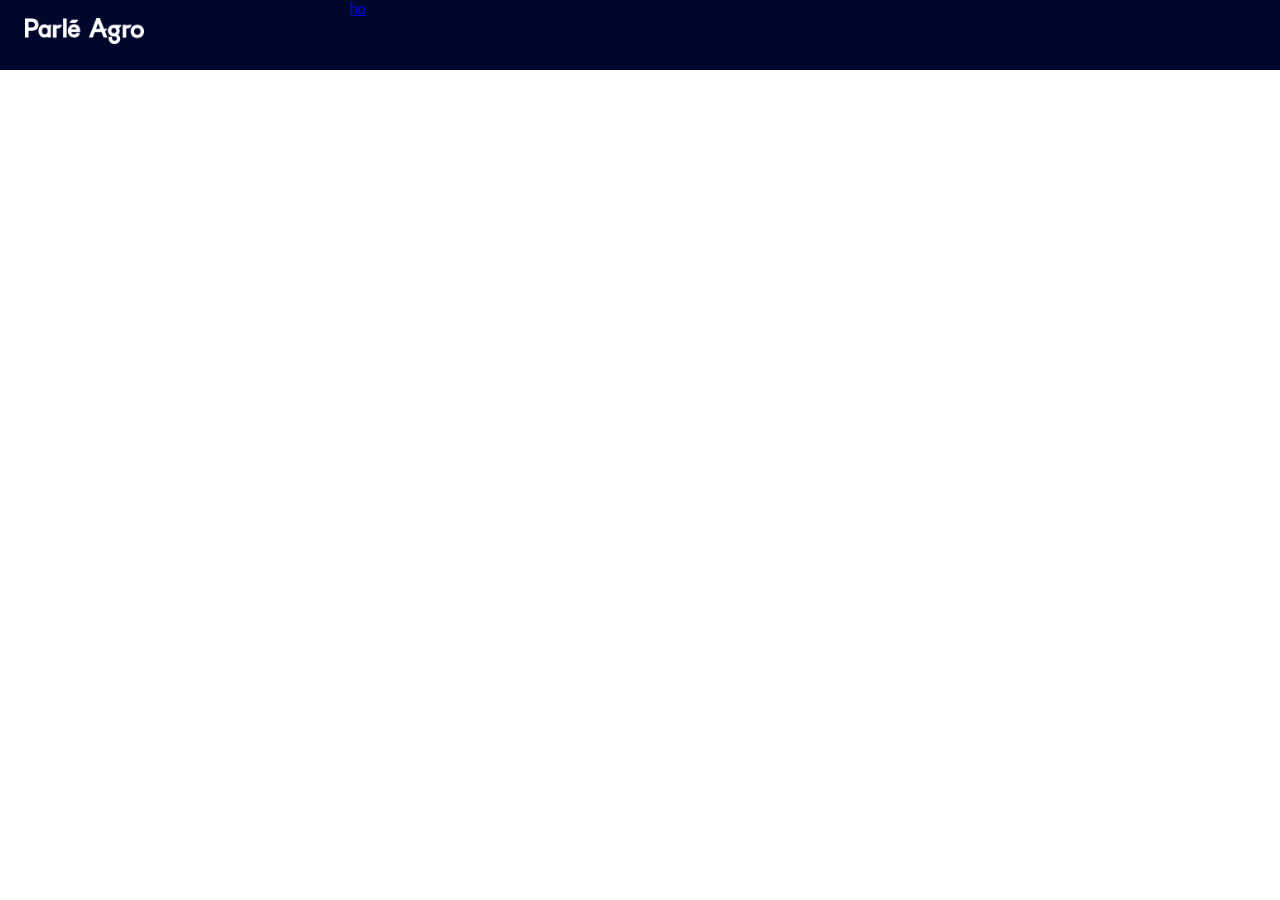
==== frooti.html @ 54eca037 "frooti" ====
<!DOCTYPE html>
<html lang="en">
<head>
    <meta charset="UTF-8">
    <meta name="viewport" content="width=device-width, initial-scale=1.0">
    <title>PARLE AGRO</title>
    <link rel="stylesheet" href="frootystyle.css" >
</head>
<body>
    <div>
        <div class="nav">
                <div class="home">
                    <a href="https://www.parleagro.com">
                        ho
                    </a>
                </div>
            
                <div class="logo">
                    <img class="parle" src="images/logo.png" alt="parleagro">

        </div>
    </div>
</body>
</html>
---- frootystyle.css ----
.nav
{
    background:#00072d;
    width: 100%;
    height: 70px;
    
}
body
{
    margin: 0;
}
.logo
{
    padding-top: 0;
    padding-bottom: 50%;
    height: 5px;
    width: 300px;
    display: ;
}
.parle
{
    padding-top:0;
    padding-bottom: 100px;
    padding-left: 25px;
    height: ;
    width: 119px;
}
.home
{
    padding-left: 350px;
    padding-top: 

}
.contact{
    height: ;
    width: ;
    padding-left:800px ;
    color: aliceblue;
}
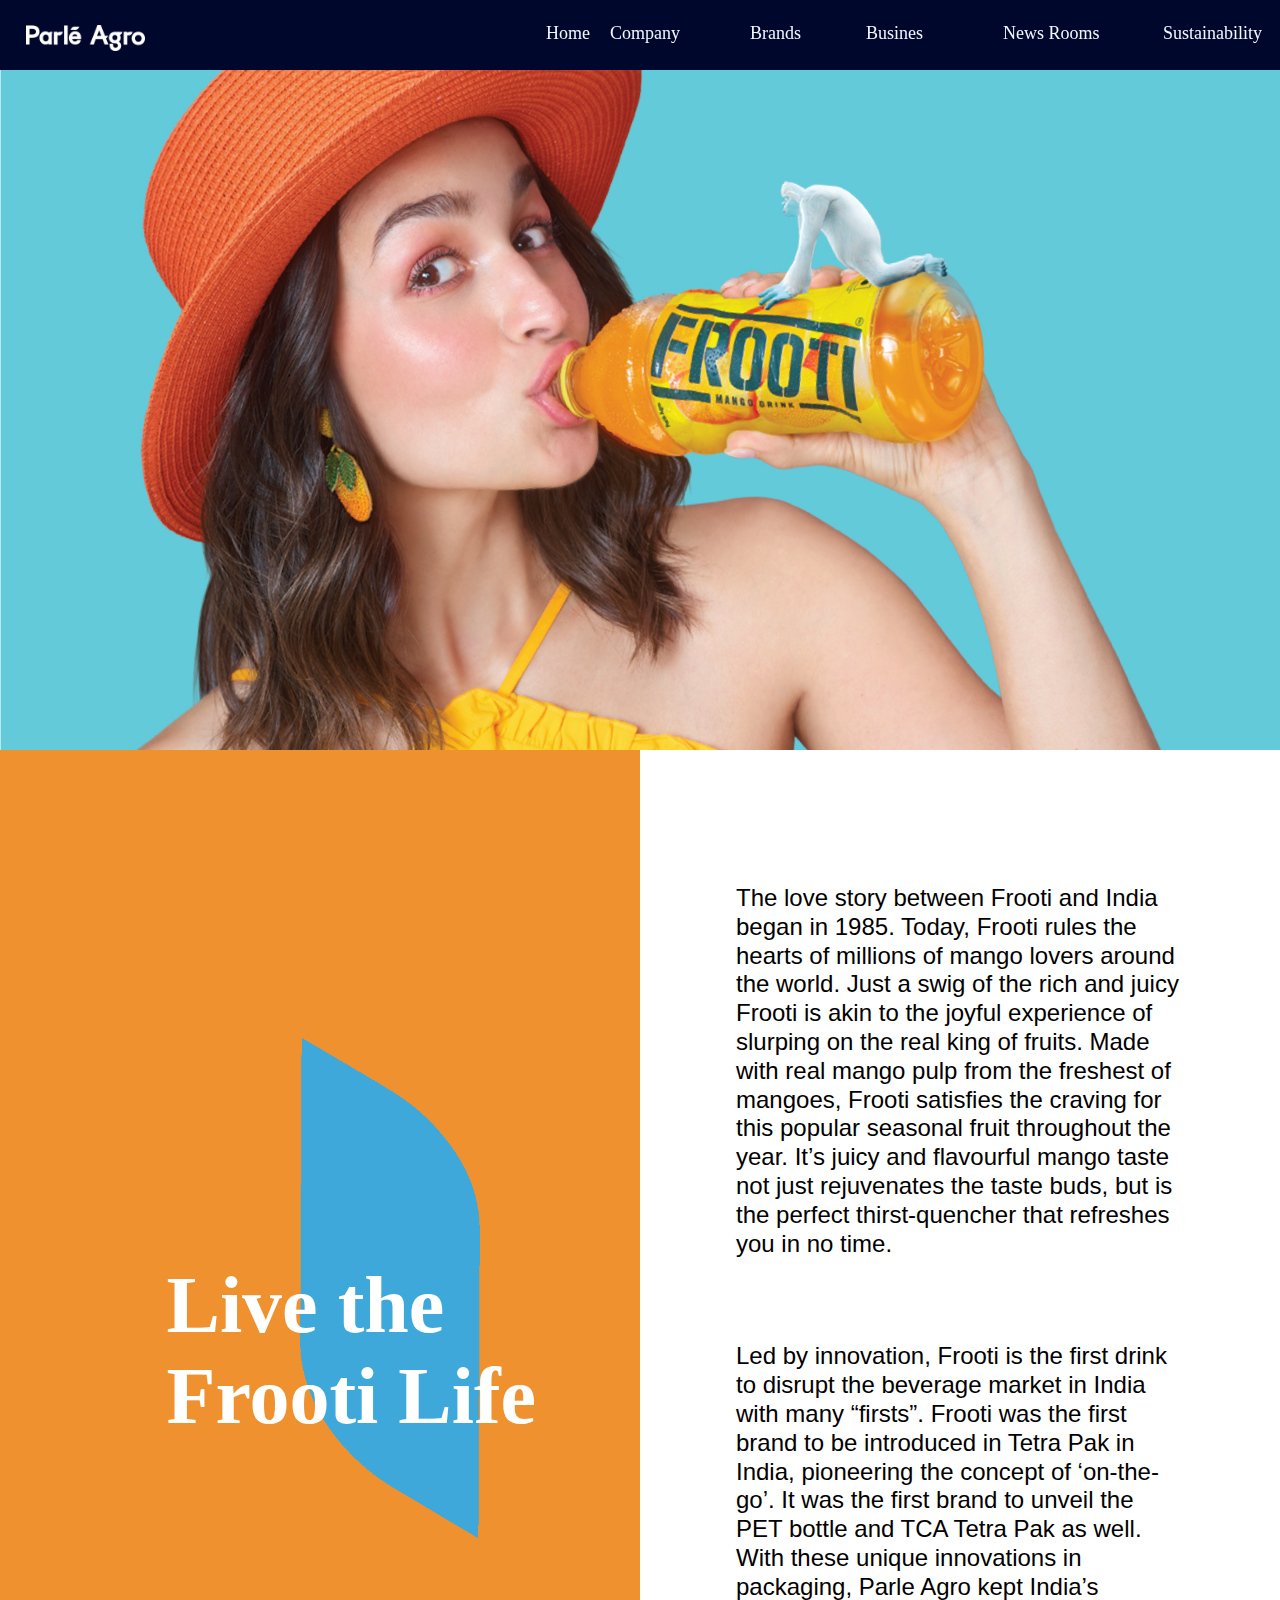
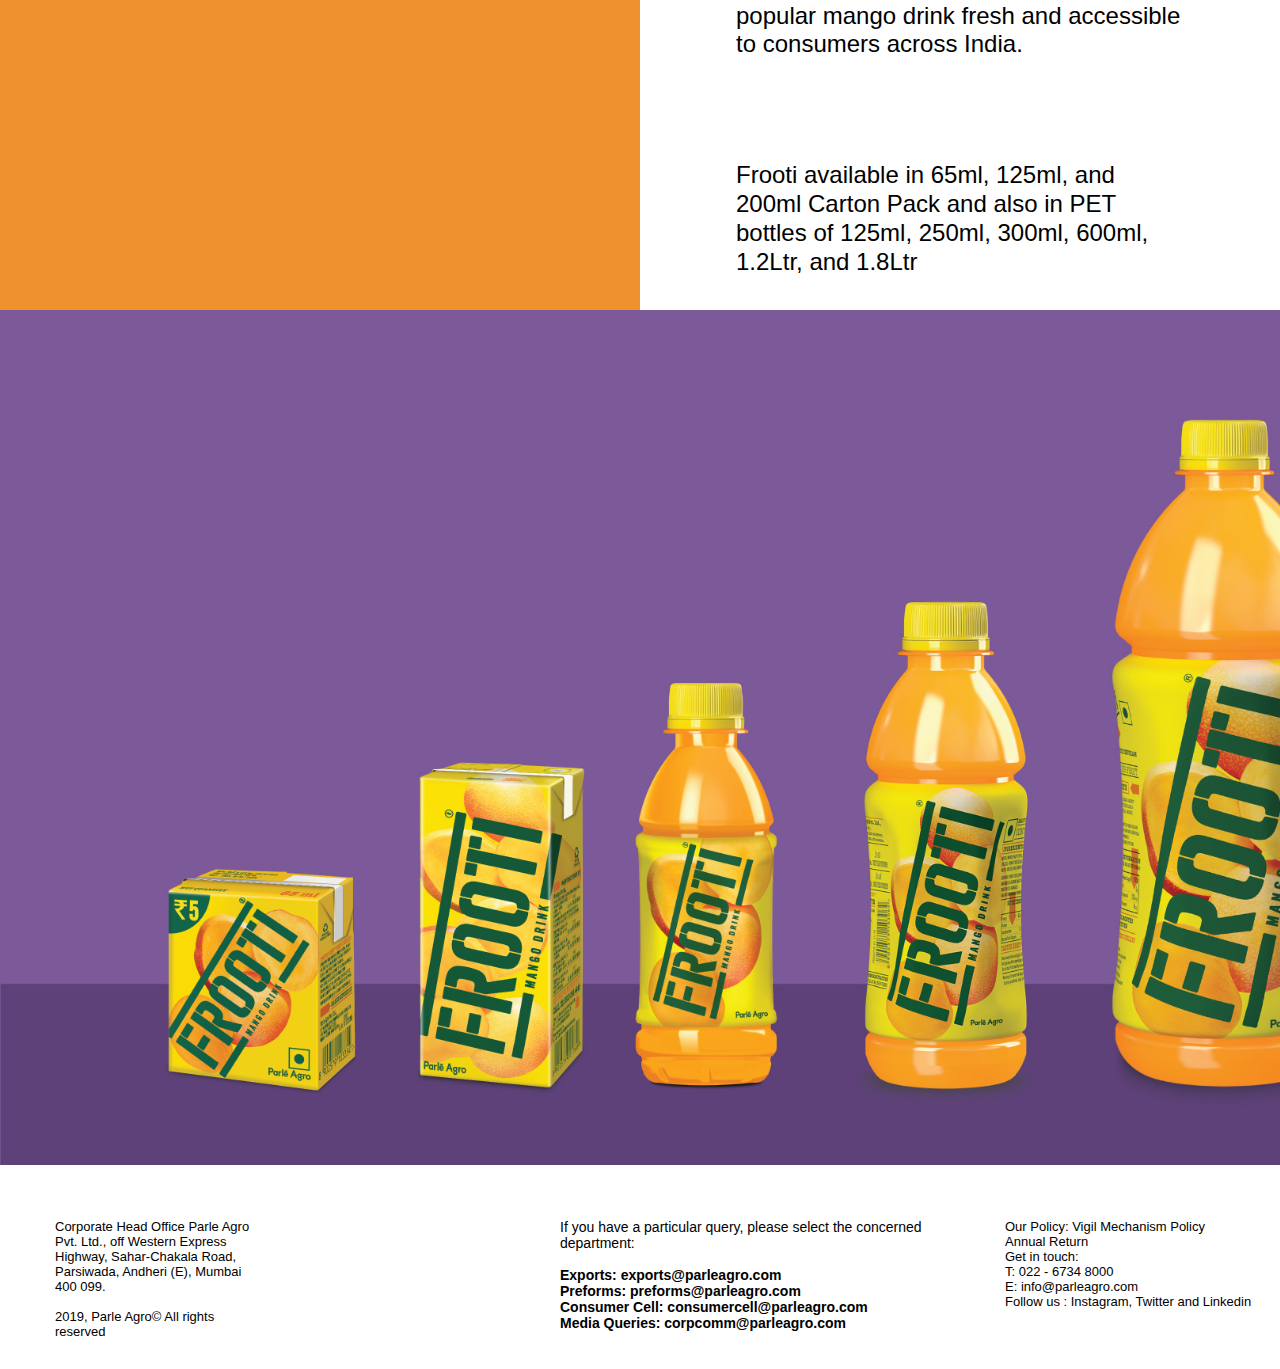
==== commit 0c951ade: "tables" ====
--- a/frooti.html
+++ b/frooti.html
@@ -1,24 +1,129 @@
-<!DOCTYPE html>
-<html lang="en">
-<head>
-    <meta charset="UTF-8">
-    <meta name="viewport" content="width=device-width, initial-scale=1.0">
-    <title>PARLE AGRO</title>
-    <link rel="stylesheet" href="frootystyle.css" >
-</head>
-<body>
-    <div>
-        <div class="nav">
+        <!DOCTYPE html>
+        <html lang="en">
+        <head>
+            <meta charset="UTF-8">
+            <meta name="viewport" content="width=device-width, initial-scale=1.0">
+            <title>PARLE AGRO</title>
+            <link rel="stylesheet" href="frootystyle.css" >
+        </head>
+        <body>
+            <div>
+                <div class="nav">
+                        
+                    
+                        <div class="logo">
+                            <img class="parle" src="images/logo.png" alt="parleagro">
+
+                </div>
                 <div class="home">
-                    <a href="https://www.parleagro.com">
-                        ho
+                    <a class="link" href="https://www.parleagro.com" >
+                    <p class="text1">Home</p>
                     </a>
                 </div>
+                <div class="home2">
+                    <a class="link2" href="https://www.parleagro.com" >
+                    <p class="text2">Company</p>
+                    </a>
+                </div>
+                <div class="home3">
+                    <a class="link3" href="https://www.parleagro.com" >
+                    <p class="text3">Brands</p>
+                    </a>
+                </div>
+                <div class="home4">
+                    <a class="link4" href="https://www.parleagro.com" >
+                    <p class="text4">Busines</p>
+                    </a>
+                </div>
+                <div class="home5">
+                    <a class="link5" href="https://www.parleagro.com" >
+                    <p class="text5">News Rooms</p>
+                    </a>
+                </div>
+                <div class="home6">
+                    <a class="link6" href="https://www.parleagro.com" >
+                    <p class="text6">Sustainability </p>
+                    </a>
+                </div>
+                <div class="home7">
+                    <a class="link7" href="https://www.parleagro.com" >
+                    <p class="text7">Careers</p>
+                    </a>
+                </div>
+                <div class="home8">
+                    <a class="link8" href="https://www.parleagro.com" >
+                    <p class="text8">Contact us</p>
+                    </a>
+                </div>
+            </div>
+            <div class="back">
+                <div class="img">
+                    <img src="frooti1.jpg" alt="frooti" class="alia">
+                </div>
+            </div>
+
+            <div class="back2">
+                <div class="white">
+                    <div class="story">
+                    <p class="texts">The love story between Frooti and India began in 1985. Today, Frooti rules the hearts of millions of mango lovers around the world. Just a swig of the rich and juicy Frooti is akin to the joyful experience of slurping on the real king of fruits. Made with real mango pulp from the freshest of mangoes, Frooti satisfies the craving for this popular seasonal fruit throughout the year. It’s juicy and flavourful mango taste not just rejuvenates the taste buds, but is the perfect thirst-quencher that refreshes you in no time.</p><br><br>
+                    <p class="texts">Led by innovation, Frooti is the first drink to disrupt the beverage market in India with many “firsts”. Frooti was the first brand to be introduced in Tetra Pak in India, pioneering the concept of ‘on-the-go’. It was the first brand to unveil the PET bottle and TCA Tetra Pak as well. With these unique innovations in packaging, Parle Agro kept India’s popular mango drink fresh and accessible to consumers across India.</p><br><br><br>
+                    <p class="texts">Frooti available in 65ml, 125ml, and 200ml Carton Pack and also in PET bottles of 125ml, 250ml, 300ml, 600ml, 1.2Ltr, and 1.8Ltr <PET class="br"><br><br></PET>
+                    </p>
+                    <div class="logo2">
+                        <img class="facebook" src="facebook.png" alt="facebook">
+                    <div class="logo3">
+                        <img class="insta" src="insta.png" alt="insta">
+
+                    <div class="logo4">
+                        <img class="twitter" src="twiter.png" alt="twitter">
+
+                    <div class="logo5">
+                        <img src="youtube.png" alt="toutube">
+                    </div>
+                    </div>
+                    </div>
+                </div>
+                </div>
+                </div>
+                <div class="color">
+                    <div class="container"><p class="ts">Live the <br> Frooti Life</p></div>
+                        <img class="leaf" src="spinner.png" alt="spinner">
+                </div>
+            </div>
+            <div class="back3">
+                <img class="frooti2" src="frooti2.jpg" alt="">
+            </div>
+            <div class="content">
+ 
+                <div class="info">Corporate Head Office
+                    Parle Agro Pvt. Ltd.,
+                    off Western Express Highway,
+                    Sahar-Chakala Road, Parsiwada,
+                    Andheri (E), Mumbai 400 099.
+                    <br><br>
+                    
+                    2019, Parle Agro© All rights reserved</div>
+                    <div class="info2">If you have a particular query, please select the concerned department: <br>
+<br>
+                     <b> Exports: exports@parleagro.com <br>
+                        
+                        Preforms: preforms@parleagro.com
+                        <br>
+                        Consumer Cell: consumercell@parleagro.com
+                        <br>
+                        Media Queries: corpcomm@parleagro.com</div>
+                    </b>
+                    <div class="info3">Our Policy: Vigil Mechanism Policy <br>
+
+                        Annual Return <br>
+                        
+                        Get in touch: <br>
+                        T: 022 - 6734 8000 <br>
+                        E: info@parleagro.com <br>
+                        
+                        Follow us : Instagram, Twitter and Linkedin</div>  
+                        
+                    </div>
             
-                <div class="logo">
-                    <img class="parle" src="images/logo.png" alt="parleagro">
-
-        </div>
-    </div>
-</body>
-</html>+        </body>
+        </html>--- a/frootystyle.css
+++ b/frootystyle.css
@@ -1,8 +1,11 @@
 .nav
 {
+    position: fixed;
     background:#00072d;
     width: 100%;
     height: 70px;
+    margin: 0%;
+    display: flex;
     
 }
 body
@@ -13,27 +16,341 @@
 {
     padding-top: 0;
     padding-bottom: 50%;
-    height: 5px;
-    width: 300px;
-    display: ;
+    height: 500px;
+    width: 30px;
+    padding-left: 1px;
 }
 .parle
 {
-    padding-top:0;
+    padding-top:25px;
     padding-bottom: 100px;
     padding-left: 25px;
     height: ;
     width: 119px;
 }
-.home
-{
-    padding-left: 350px;
-    padding-top: 
-
-}
 .contact{
     height: ;
     width: ;
     padding-left:800px ;
     color: aliceblue;
 }
+.home
+{
+    text-decoration: none;
+    padding-left: 350px;
+    padding-right:10px: 
+
+}
+.text1{
+    height:50px ;
+    padding-top: 5px;
+    padding-left:165px ;
+    font-size: 18px;
+    text-decoration: none;
+    font-family: "merivaregular";
+    color: aliceblue;
+}
+.link{
+    text-decoration: none;
+}
+.home2
+{
+    text-decoration: none;
+    padding-left: 0px;
+    padding-top: ;
+}
+.text2{
+    height:50px ;
+    padding-top: 5px;
+    padding-left:20px ;
+    font-size: 18px;
+    text-decoration: none;
+    font-family: "merivaregular";
+    color: aliceblue;
+}
+.link2{
+    text-decoration: none;
+}
+.home3
+{
+    text-decoration: none;
+    padding-left: 0px;
+    padding-top: ;
+}
+.text3{
+    height:50px ;
+    padding-top: 5px;
+    padding-left:70px ;
+    font-size: 18px;
+    text-decoration: none;
+    font-family: "merivaregular";
+    color: aliceblue;
+}
+.link3{
+    text-decoration: none;
+}
+.home4
+{
+    text-decoration: none;
+    padding-left: 0px;
+    padding-top: ;
+}
+.text4{
+    height:50px ;
+    padding-top: 5px;
+    padding-left:65px ;
+    font-size: 18px;
+    text-decoration: none;
+    font-family: "merivaregular";
+    color: aliceblue;
+}
+.link4{
+    text-decoration: none;
+}
+.home5
+{
+    text-decoration: none;
+    padding-left: 0px;
+    padding-top: ;
+}
+.text5{
+    height:50px ;
+    padding-top: 5px;
+    padding-left:80px ;
+    font-size: 18px;
+    text-decoration: none;
+    font-family: "merivaregular";
+    color: aliceblue;
+}
+.link5{
+    text-decoration: none;
+}
+.home5
+{
+    text-decoration: none;
+    padding-left: 0px;
+    padding-top: ;
+}
+.text5{
+    height:50px ;
+    padding-top: 5px;
+    padding-left:80px ;
+    font-size: 18px;
+    text-decoration: none;
+    font-family: "merivaregular";
+    color: aliceblue;
+    width: 100px;
+
+}
+.link5{
+    text-decoration: none;
+}
+.home6
+{
+    text-decoration: none;
+    padding-left: 0px;
+    padding-top: ;
+    width: ;
+}
+.text6{
+    height:50px ;
+    padding-top: 5px;
+    padding-left:60px ;
+    font-size: 18px;
+    text-decoration: none;
+    font-family: "merivaregular";
+    color: aliceblue;
+}
+.link6{
+    text-decoration: none;
+}
+.home7
+{
+    text-decoration: none;
+    padding-left: 30px;
+    padding-top: ;
+}
+.text7{
+    height:50px ;
+    padding-top: 5px;
+    padding-left:0px ;
+    font-size: 18px;
+    text-decoration: none;
+    font-family: "merivaregular";
+    color: aliceblue;
+    width: 90px;
+}
+.link7{
+    text-decoration: none;
+}
+.home8
+{
+    text-decoration: none;
+    padding-left: 10px;
+    /* padding-top: ; */
+}
+.text8{
+    height:50px ;
+    padding-top: 5px;
+    padding-left:0px ;
+    font-size: 18px;
+    text-decoration: none;
+    font-family: "merivaregular";
+    color: aliceblue;
+    width: 90px;
+}
+.link8{
+    text-decoration: none;
+}
+.img{
+    width: ;
+    height: ;
+}
+.alia{
+    width: 100%;
+    height: 750px;
+    display: flex;
+}
+.back{
+    width: 100%;
+    height:auto;
+    margin: 0%;
+}
+.back2{
+    padding-top: 0;
+    height: 1160px;
+    /* background-color: aqua; */
+}
+.color{
+    display: flex;
+    width: 50%;
+    height: 1160px;
+    background-color: rgb(240, 145, 48);
+}
+.white{
+    float: right;
+    height: 1160px;
+    /* background-color: bisque; */
+    width: 50%;
+}
+.texts{
+    font-size: 24px;
+    line-height: 1.2;
+    font-family: 'Gill Sans', 'Gill Sans MT', Calibri, 'Trebuchet MS', sans-serif;
+}
+.story{
+    padding-top: 110px;
+    padding-left: 15%;
+    padding-right: 15%;
+}
+.logo2{
+    height: 40px;
+    width: 40px;
+    /* background-color: brown; */
+    display: flex;
+}
+.logo3{
+    height: 40px;
+    width: 40px;
+    display: flex;
+    /* background-color: darkcyan; */
+    padding-left: 10px;
+    
+
+}
+.logo4{
+        height: 40px;
+    width: 40px;
+    display: flex;
+    /* background-color: darkcyan; */
+    padding-left: 10px;
+}
+.logo5{
+    height: 40px;
+    width: 40px;
+    display: flex;
+    /* background-color: darkcyan; */
+    padding-left: 10px;
+}
+.logo6{
+    height: 40px;
+    width: 40px;
+    display: flex;
+    /*background-color: darkcyan;*/
+    padding-left: 10px;
+}
+.spinner{
+    height: ;
+    /* background-color: aqua; */
+}
+.leaf{
+    padding-top: 45%;
+    padding-left: 300px;
+    padding-right:;
+    height: 500px;
+    padding-bottom: 45%;
+    display: ;
+}
+.ts{
+    padding-top: 30%;
+    padding-left: 165px;
+    padding-right:;
+    height: 600px;
+    padding-bottom: 45%;
+    display: flex;
+    /* z-index: index 0;  */
+}
+.container{
+    content: 'Your Text Here';
+  position: absolute;
+  top: 1600px;
+  left: 21%;
+  transform: translate(-50%, -50%);
+  color: white;
+  font-size: 80px;
+  font-weight: bold;
+  align-items: c;
+  /* z-index:index 0; */
+  
+    
+}
+.frooti2{
+    height: 855px;
+}
+.back3{
+    
+}
+.info{
+    margin-top: 50px;
+    width: 200px;
+    height: 100px;
+    margin-left: 55px;
+    margin-bottom: 100px;
+    font-size: 13px;
+    font-family: 'Lucida Sans', 'Lucida Sans Regular', 'Lucida Grande', 'Lucida Sans Unicode', Geneva, Verdana, sans-serif;
+}
+.info2{
+    margin-top: 50px;
+    width: 400px;
+    height: 100px;
+    margin-left: 305px;
+    margin-bottom: 100px;
+    font-size: 14px;
+    font-family: 'Lucida Sans', 'Lucida Sans Regular', 'Lucida Grande', 'Lucida Sans Unicode', Geneva, Verdana, sans-serif;
+}
+.content{
+    width: 100%;
+    /* background-color: aqua; */
+    height: 200px;
+    display: flex;
+}
+.info3{
+    display: flex;
+    margin-top: 50px;
+    width: 250px;
+    height: 100px;
+    margin-left: 45px;
+    margin-bottom: 100px;
+    font-size: 13px;
+    font-family: 'Lucida Sans', 'Lucida Sans Regular', 'Lucida Grande', 'Lucida Sans Unicode', Geneva, Verdana, sans-serif;
+}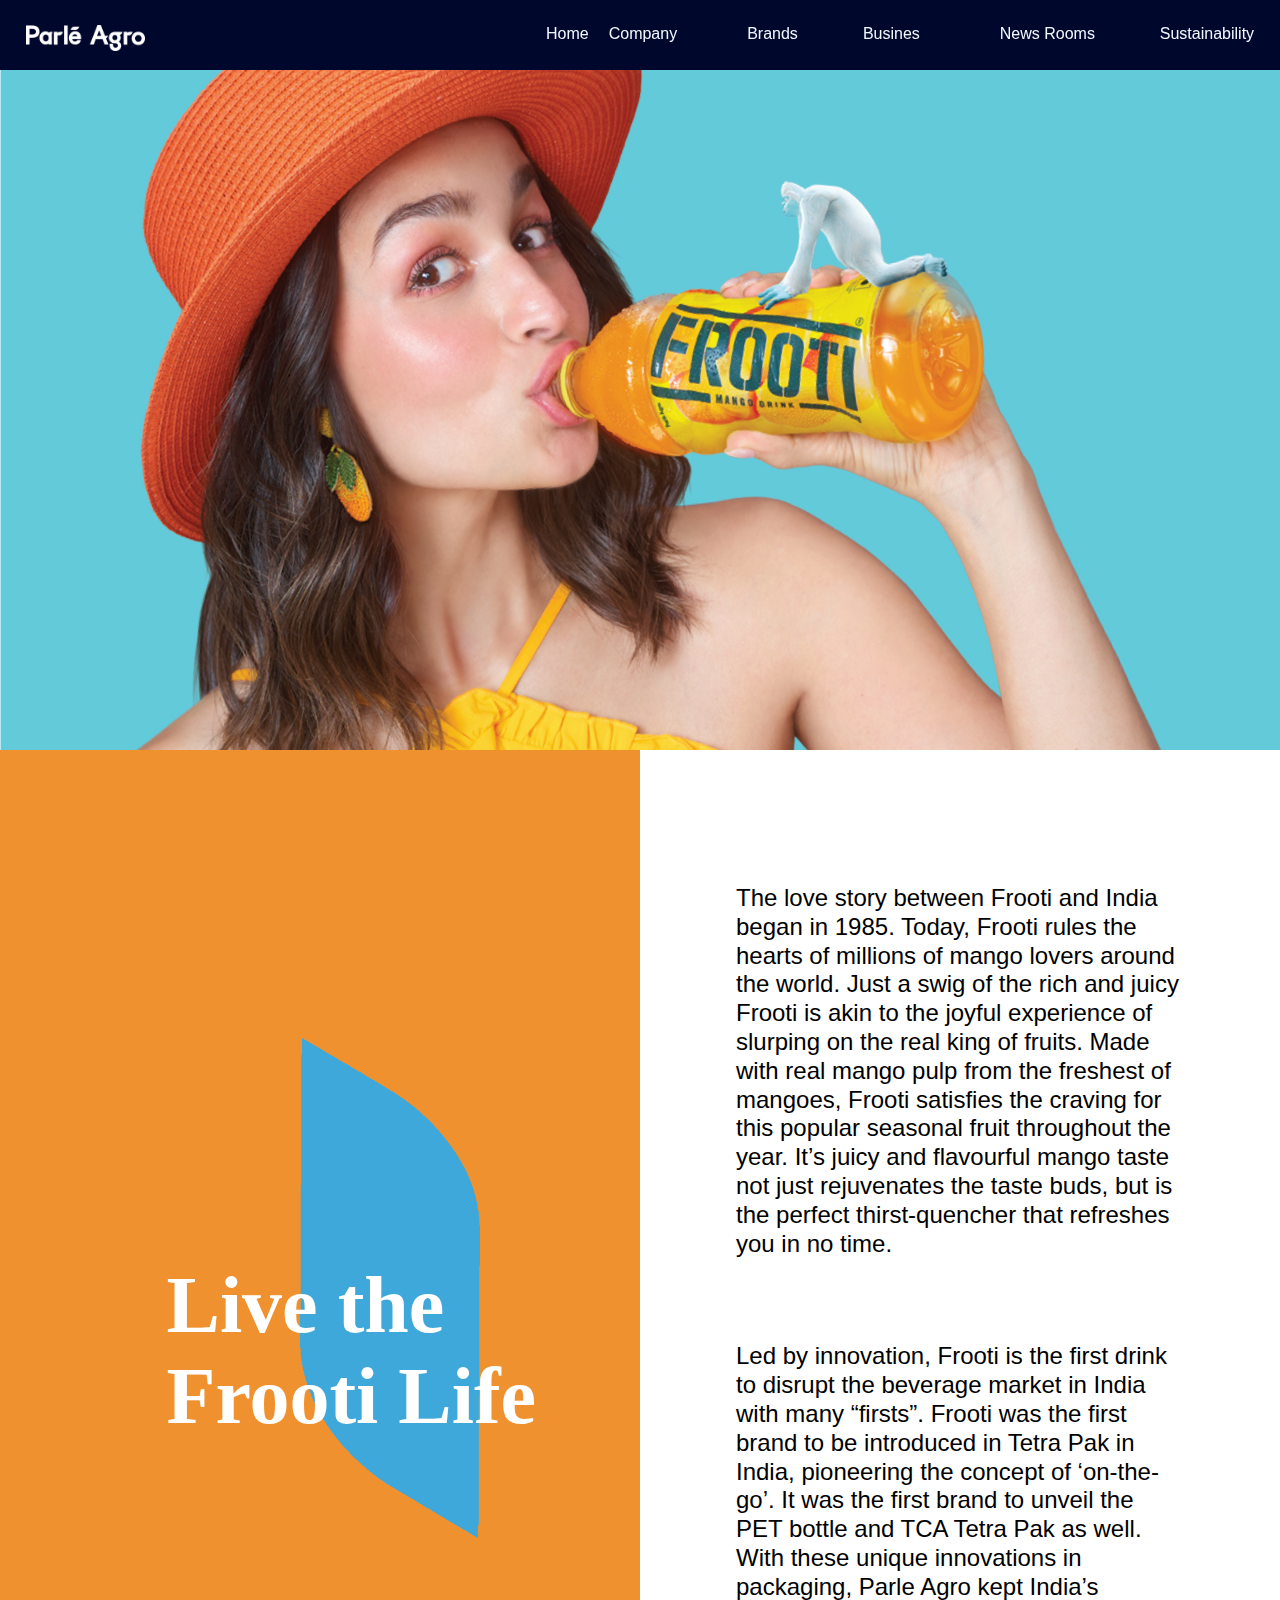
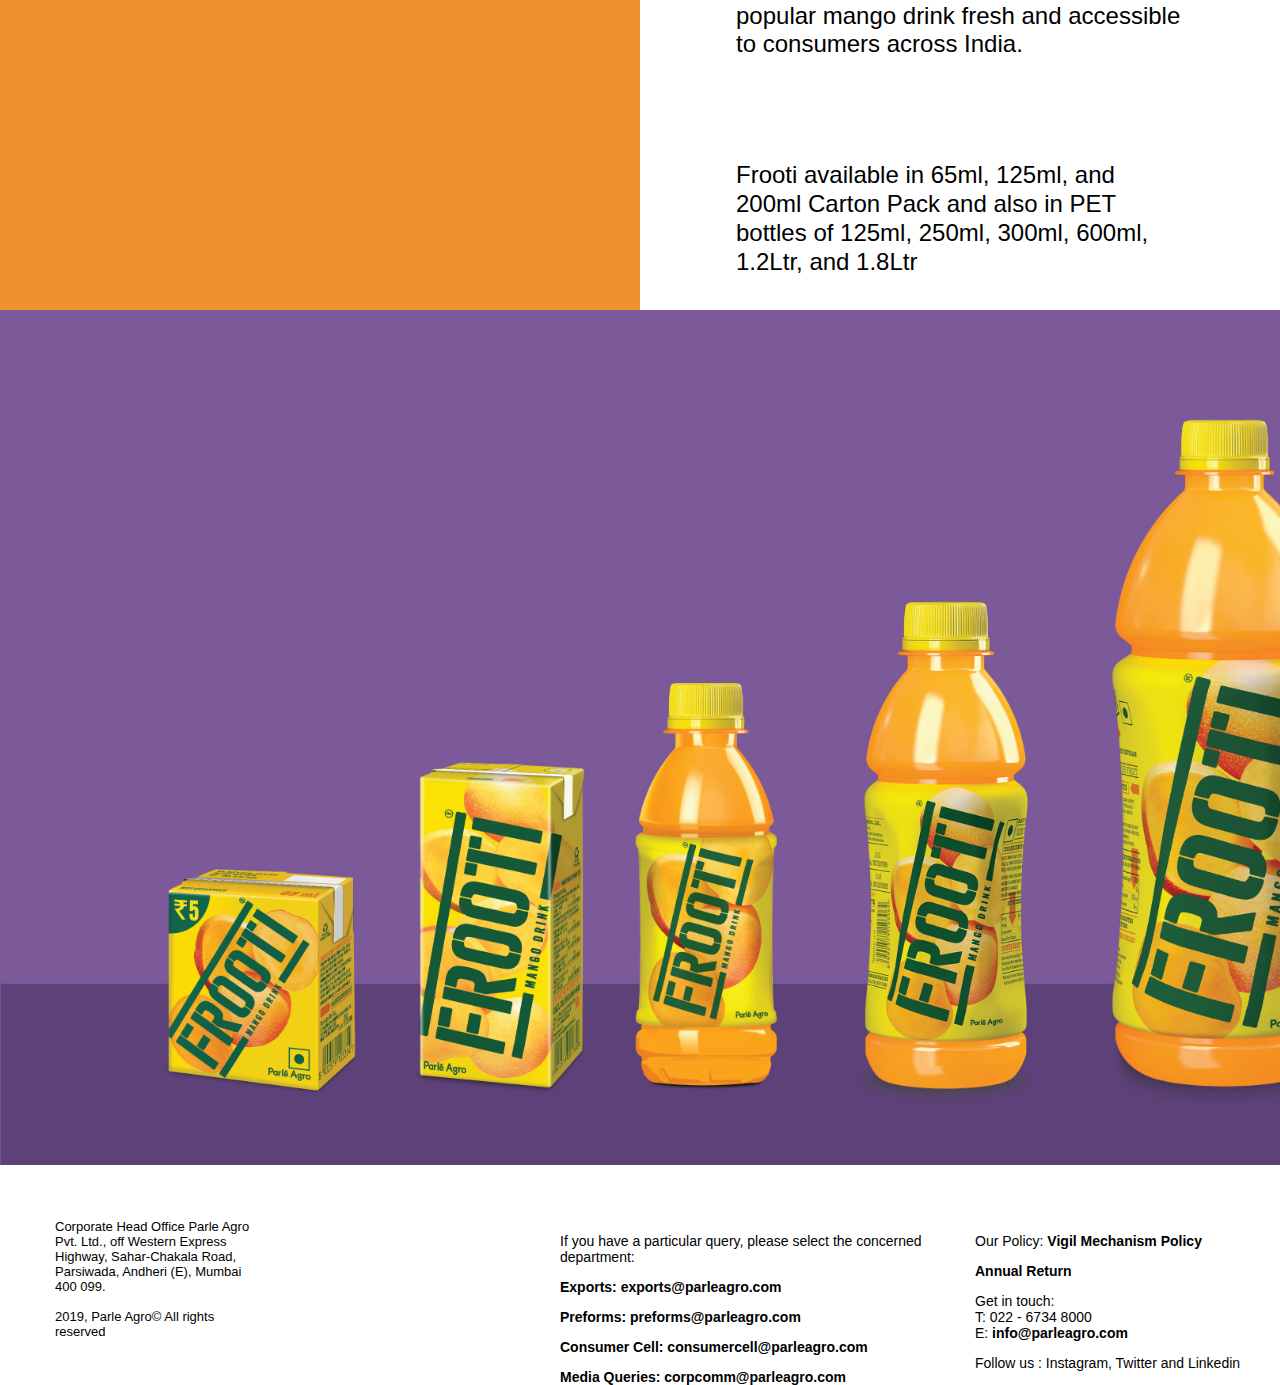
==== commit 1d2bc85d: "frooti" ====
--- a/frooti.html
+++ b/frooti.html
@@ -70,15 +70,21 @@
                     <p class="texts">Frooti available in 65ml, 125ml, and 200ml Carton Pack and also in PET bottles of 125ml, 250ml, 300ml, 600ml, 1.2Ltr, and 1.8Ltr <PET class="br"><br><br></PET>
                     </p>
                     <div class="logo2">
-                        <img class="facebook" src="facebook.png" alt="facebook">
+                        <a href="https://www.facebook.com/frooti/" target="_blank">
+                            <img class="facebook" src="facebook.png" alt="facebook">
+                        </a>
                     <div class="logo3">
-                        <img class="insta" src="insta.png" alt="insta">
-
+                        <a href="https://www.instagram.com/frootiworld/" target="_blank">
+                            <img class="insta" src="insta.png" alt="insta">
+                        </a>
                     <div class="logo4">
-                        <img class="twitter" src="twiter.png" alt="twitter">
-
+                        <a href="https://x.com/frooti" target="_blank">
+                            <img class="twitter" src="twiter.png" alt="twitter">
+                        </a>
                     <div class="logo5">
-                        <img src="youtube.png" alt="toutube">
+                        <a href="https://www.youtube.com/channel/UCy3H6-7Gnm5SNQDzmYdKQCw" target="_blank">
+                            <img src="youtube.png" alt="youtube">
+                        </a>
                     </div>
                     </div>
                     </div>
@@ -103,25 +109,25 @@
                     <br><br>
                     
                     2019, Parle Agro© All rights reserved</div>
-                    <div class="info2">If you have a particular query, please select the concerned department: <br>
-<br>
-                     <b> Exports: exports@parleagro.com <br>
+                    <div class="info2"><P>If you have a particular query, please select the concerned department:</P>
+                     <b><P>Exports: exports@parleagro.com</P> 
                         
-                        Preforms: preforms@parleagro.com
-                        <br>
-                        Consumer Cell: consumercell@parleagro.com
-                        <br>
-                        Media Queries: corpcomm@parleagro.com</div>
+                       <P> Preforms: preforms@parleagro.com</P>
+                        
+                       <P> Consumer Cell: consumercell@parleagro.com</P>
+                        
+                       <P> Media Queries: corpcomm@parleagro.com </P></div>
                     </b>
-                    <div class="info3">Our Policy: Vigil Mechanism Policy <br>
+                    <div class="info3">
+                        <P>Our Policy: <b> Vigil Mechanism Policy </b></P>
 
-                        Annual Return <br>
+                    <P> <B>Annual Return </B></P>
                         
-                        Get in touch: <br>
-                        T: 022 - 6734 8000 <br>
-                        E: info@parleagro.com <br>
+                       <P> Get in touch: <br>
+                     T: 022 - 6734 8000 <br>
+                     E:<B> info@parleagro.com </B></P>
                         
-                        Follow us : Instagram, Twitter and Linkedin</div>  
+                    <P>Follow us : Instagram, Twitter and Linkedin</P></div>  
                         
                     </div>
             
--- a/frootystyle.css
+++ b/frootystyle.css
@@ -6,6 +6,7 @@
     height: 70px;
     margin: 0%;
     display: flex;
+    z-index: 1000px;
     
 }
 body
@@ -43,11 +44,11 @@
 }
 .text1{
     height:50px ;
-    padding-top: 5px;
+    padding-top: 9px;
     padding-left:165px ;
-    font-size: 18px;
-    text-decoration: none;
-    font-family: "merivaregular";
+    font-size: 16px;
+    text-decoration: none;
+    font-family: Arial, Helvetica, sans-serif;
     color: aliceblue;
 }
 .link{
@@ -61,11 +62,11 @@
 }
 .text2{
     height:50px ;
-    padding-top: 5px;
+    padding-top: 9px;
     padding-left:20px ;
-    font-size: 18px;
-    text-decoration: none;
-    font-family: "merivaregular";
+    font-size: 16px;
+    text-decoration: none;
+    font-family: Arial, Helvetica, sans-serif;
     color: aliceblue;
 }
 .link2{
@@ -79,11 +80,11 @@
 }
 .text3{
     height:50px ;
-    padding-top: 5px;
+    padding-top: 9px;
     padding-left:70px ;
-    font-size: 18px;
-    text-decoration: none;
-    font-family: "merivaregular";
+    font-size: 16px;
+    text-decoration: none;
+    font-family: Arial, Helvetica, sans-serif;
     color: aliceblue;
 }
 .link3{
@@ -97,11 +98,11 @@
 }
 .text4{
     height:50px ;
-    padding-top: 5px;
+    padding-top: 9px;
     padding-left:65px ;
-    font-size: 18px;
-    text-decoration: none;
-    font-family: "merivaregular";
+    font-size: 16px;
+    text-decoration: none;
+    font-family: Arial, Helvetica, sans-serif;
     color: aliceblue;
 }
 .link4{
@@ -115,11 +116,11 @@
 }
 .text5{
     height:50px ;
-    padding-top: 5px;
+    padding-top: 9px;
     padding-left:80px ;
-    font-size: 18px;
-    text-decoration: none;
-    font-family: "merivaregular";
+    font-size: 16px;
+    text-decoration: none;
+    font-family: Arial, Helvetica, sans-serif;
     color: aliceblue;
 }
 .link5{
@@ -133,11 +134,11 @@
 }
 .text5{
     height:50px ;
-    padding-top: 5px;
+    padding-top: 9px;
     padding-left:80px ;
-    font-size: 18px;
-    text-decoration: none;
-    font-family: "merivaregular";
+    font-size: 16px;
+    text-decoration: none;
+    font-family: Arial, Helvetica, sans-serif;
     color: aliceblue;
     width: 100px;
 
@@ -154,11 +155,11 @@
 }
 .text6{
     height:50px ;
-    padding-top: 5px;
+    padding-top: 9px;
     padding-left:60px ;
-    font-size: 18px;
-    text-decoration: none;
-    font-family: "merivaregular";
+    font-size: 16px;
+    text-decoration: none;
+    font-family: Arial, Helvetica, sans-serif;
     color: aliceblue;
 }
 .link6{
@@ -172,11 +173,11 @@
 }
 .text7{
     height:50px ;
-    padding-top: 5px;
+    padding-top: 9px;
     padding-left:0px ;
-    font-size: 18px;
-    text-decoration: none;
-    font-family: "merivaregular";
+    font-size: 16px;
+    text-decoration: none;
+    font-family: Arial, Helvetica, sans-serif;
     color: aliceblue;
     width: 90px;
 }
@@ -191,11 +192,11 @@
 }
 .text8{
     height:50px ;
-    padding-top: 5px;
+    padding-top: 9px;
     padding-left:0px ;
-    font-size: 18px;
-    text-decoration: none;
-    font-family: "merivaregular";
+    font-size: 16px;
+    text-decoration: none;
+    font-family: Arial, Helvetica, sans-serif;
     color: aliceblue;
     width: 90px;
 }
@@ -236,7 +237,7 @@
 .texts{
     font-size: 24px;
     line-height: 1.2;
-    font-family: 'Gill Sans', 'Gill Sans MT', Calibri, 'Trebuchet MS', sans-serif;
+    font-family: Arial, Helvetica, sans-serif;
 }
 .story{
     padding-top: 110px;
@@ -327,7 +328,7 @@
     margin-left: 55px;
     margin-bottom: 100px;
     font-size: 13px;
-    font-family: 'Lucida Sans', 'Lucida Sans Regular', 'Lucida Grande', 'Lucida Sans Unicode', Geneva, Verdana, sans-serif;
+    font-family: Arial, Helvetica, sans-serif;
 }
 .info2{
     margin-top: 50px;
@@ -336,7 +337,7 @@
     margin-left: 305px;
     margin-bottom: 100px;
     font-size: 14px;
-    font-family: 'Lucida Sans', 'Lucida Sans Regular', 'Lucida Grande', 'Lucida Sans Unicode', Geneva, Verdana, sans-serif;
+    font-family: Arial, Helvetica, sans-serif;
 }
 .content{
     width: 100%;
@@ -345,12 +346,11 @@
     display: flex;
 }
 .info3{
-    display: flex;
     margin-top: 50px;
-    width: 250px;
+    width: 300px;
     height: 100px;
-    margin-left: 45px;
+    margin-left: 15px;
     margin-bottom: 100px;
-    font-size: 13px;
-    font-family: 'Lucida Sans', 'Lucida Sans Regular', 'Lucida Grande', 'Lucida Sans Unicode', Geneva, Verdana, sans-serif;
+    font-size: 14px;
+    font-family: Arial, Helvetica, sans-serif;
 }